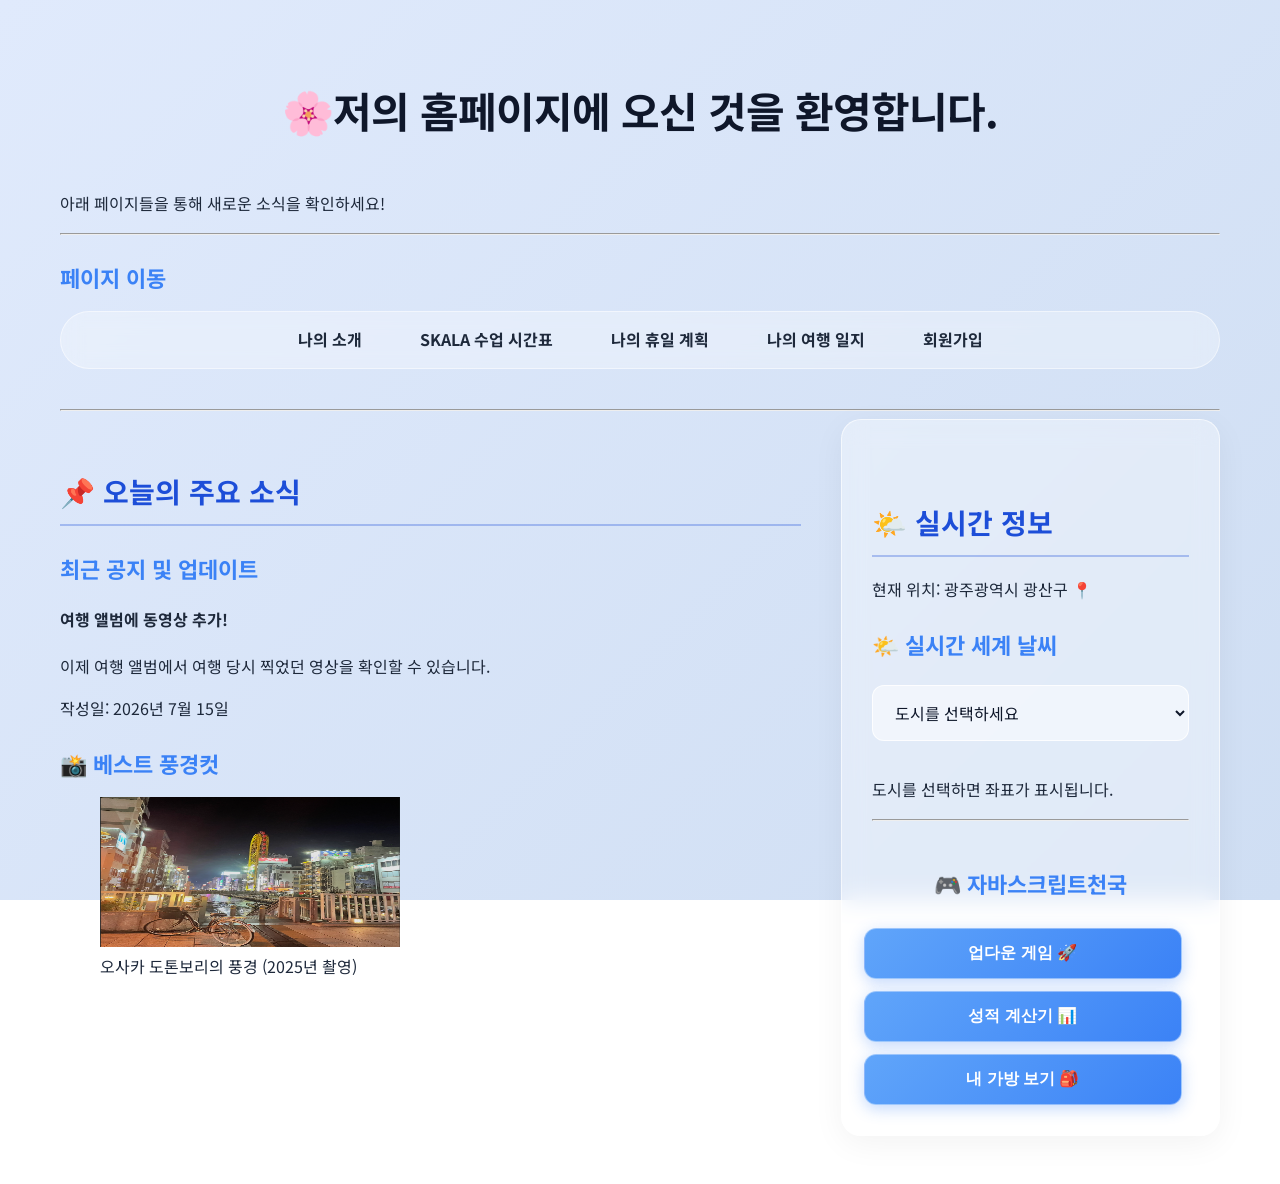
==== html/index.html @ 2dee495b "js 추가" ====
<!DOCTYPE html>
<html lang="ko">
<head>
    <meta charset="UTF-8">
    <meta name="viewport" content="width=device-width, initial-scale=1.0">
    <title>메인페이지</title>
    <link rel="stylesheet" href="../css/style.css">
</head>
<body>
    <div class="container">
        <header>
            <h1>🌸<strong>저의 홈페이지에 오신 것을 환영합니다.</strong></h1>
            <p>아래 페이지들을 통해 새로운 소식을 확인하세요!</p>
        </header>

        <hr>

        <nav>
            <h3>페이지 이동</h3>
            <ul>
                <li><a href="myProfile.html">나의 소개</a></li>
                <li><a href="myClass.html">SKALA 수업 시간표</a></li>
                <li><a href="myHoliday.html">나의 휴일 계획</a></li>
                <li><a href="myTrip.html">나의 여행 일지</a></li>
                <li><a href="signUp.html">회원가입</a></li>
            </ul>
        </nav>
        <hr>

        <div class="content-wrapper">
        <main>
            <h2>📌 오늘의 주요 소식</h2>

            <section>
                <h3>최근 공지 및 업데이트</h3>
                <article>
                    <h4>여행 앨범에 동영상 추가!</h4>
                    <p>이제 여행 앨범에서 여행 당시 찍었던 영상을 확인할 수 있습니다.</p>
                    <p>작성일: <time datetime="2026-07-15">2026년 7월 15일</time></p>
                </article>
            </section>

            <section>
                    <h3>📸 베스트 풍경컷</h3>
                    <figure>
                        <img src="../media/오사카.jpg" width="300" height="150" alt="오사카 풍경">
                        <figcaption>오사카 도톤보리의 풍경 (2025년 촬영)</figcaption>
                    </figure>
                </section>
            </main>

            <aside>
                <h2>🌤️ 실시간 정보</h2>
                <p>현재 위치: 광주광역시 광산구 📍</p>
                <section>
                    <h3>🌤️ 실시간 세계 날씨</h3>
                    <select id="city-select">
                        <option value="none">도시를 선택하세요</option>
                        <option value="37.56,126.97">대한민국 서울 🇰🇷</option>
                        <option value="35.67,139.65">일본 도쿄 🇯🇵</option>
                        <option value="48.85,2.35">프랑스 파리 🇫🇷</option>
                    </select>
                    <div id="weather-box">
                        <p>도시를 선택하면 좌표가 표시됩니다.</p>
                    </div>
                </section>
                <hr> 
                <section class="game-area">
                <h3>🎮 자바스크립트천국</h3>
                <button class="btn-submit" onclick="startGame()">업다운 게임 🚀</button>
                <button class="btn-submit" onclick="checkGrade()">성적 계산기 📊</button>
                <button class="btn-submit" onclick="showMyBag()">내 가방 보기 🎒</button>
                </section>
            </aside>
        </div>
        <script src="../script/upDown.js"></script>
        <script src="../script/grade.js"></script>
        <script src="../script/bag.js"></script>
</body>
</html>
---- css/style.css ----
/* ==========================================================================
   [미션 1] 구글 폰트 불러오기 (세련되고 깔끔한 Noto Sans KR로 변경)
   ========================================================================== */
@import url('https://fonts.googleapis.com/css2?family=Noto+Sans+KR:wght@300;400;700&display=swap');

/* 전체 페이지 글꼴 및 배경 기본 설정 */
body {
    font-family: 'Noto Sans KR', sans-serif; 
    line-height: 1.6;                /* 폰트가 바뀌었으니 줄간격도 세련되게 조정 */
    color: #1e293b;                  /* 너무 까맣지 않은 짙은 네이비/슬레이트 톤 */
    /* 글래스모피즘의 핵심: 유리가 비칠 수 있도록 화사한 블루 그라데이션 배경 적용 */
    background: linear-gradient(135deg, #e0eafc 0%, #cfdef3 100%);
    background-attachment: fixed;    /* 스크롤해도 배경은 고정되게 설정 */
    font-size: 16px;                 /* 폰트 크기를 표준화하여 세련미 강조 */
}

/* 메인 제목 스타일 (h1) */
h1 {
    color: #0f172a;                  
    font-size: 42px;
    font-weight: 700;
    text-align: center;
    padding-bottom: 20px;
    letter-spacing: -1px;            /* 자간을 살짝 좁혀서 모던한 느낌 부여 */
}

/* 부제목 h2: 유리판 위에 얹어진 깔끔한 텍스트 */
h2 {
    color: #1d4ed8;                  /* 청량한 블루 포인트 */
    font-size: 28px;
    font-weight: 700;
    padding: 10px 0;
    margin-top: 40px;
    margin-bottom: 20px;
    border-bottom: 2px solid rgba(29, 78, 216, 0.3); /* 반투명한 밑줄 */
}

/* 소제목 h3 */
h3 {
    color: #3b82f6;
    font-size: 22px;
    margin-top: 25px;
    margin-bottom: 15px;
    font-weight: 700;
}

/* 본문 텍스트 링크 스타일 */
a {
    color: #2563eb;
    text-decoration: none;
    transition: color 0.3s ease;
}

a:hover {
    color: #1e40af;
    text-decoration: underline;
    text-underline-offset: 4px;
}

/* ==========================================================================
   글래스모피즘 공통 클래스 (유리 패널 효과)
   ========================================================================== */
/* 이 속성들을 카드, 사이드바, 폼 등에 공통으로 적용합니다 */
.glass-panel {
    background: rgba(255, 255, 255, 0.4);      /* 반투명한 흰색 배경 */
    backdrop-filter: blur(12px);               /* 배경을 흐리게 (블러 효과) */
    -webkit-backdrop-filter: blur(12px);       /* 사파리 브라우저 지원 */
    border: 1px solid rgba(255, 255, 255, 0.6); /* 빛을 받는 듯한 얇고 밝은 테두리 */
    box-shadow: 0 8px 32px 0 rgba(31, 38, 135, 0.1); /* 은은하고 넓은 그림자 */
    border-radius: 16px;
}

/* ==========================================================================
   [미션 2] 실습과제 박스 모델의 이해
   ========================================================================== */
* {
    box-sizing: border-box;
}

.container {
    max-width: 1200px;
    margin: 0 auto;
    padding: 40px 20px;
}

/* 유리 앨범 카드 (.trip-card) */
.trip-card {
    background: rgba(255, 255, 255, 0.45);
    backdrop-filter: blur(10px);
    -webkit-backdrop-filter: blur(10px);
    border: 1px solid rgba(255, 255, 255, 0.7);
    box-shadow: 0 4px 20px rgba(0, 0, 0, 0.05);
    border-radius: 16px;
    padding: 25px;
    transition: transform 0.4s ease, box-shadow 0.4s ease;
}

.trip-card img {
    display: block;
    margin-bottom: 20px;
    max-width: 100%;
    height: auto;
    border-radius: 12px;
}

/* 호버 시 떠오르는 유리 카드 */
.trip-card:hover {
    transform: translateY(-10px);
    box-shadow: 0 15px 35px rgba(37, 99, 235, 0.15); /* 블루 톤이 섞인 그림자 */
    background: rgba(255, 255, 255, 0.6);            /* 호버 시 조금 더 불투명해지며 선명해짐 */
}

/* 시간표 테이블 정돈 */
table {
    width: 100%;
    border-collapse: separate;
    border-spacing: 0;
    margin-top: 20px;
    background: rgba(255, 255, 255, 0.4);
    backdrop-filter: blur(10px);
    border-radius: 16px;
    overflow: hidden;
    border: 1px solid rgba(255, 255, 255, 0.5);
}

th, td {
    padding: 15px;
    text-align: center;
    border-bottom: 1px solid rgba(255, 255, 255, 0.6);
}

th {
    background: rgba(255, 255, 255, 0.6);
    color: #1e3a8a;
    font-weight: 700;
}

/* ==========================================================================
   [미션 3] 가독성 높은 회원가입 폼
   ========================================================================== */
fieldset {
    background: rgba(255, 255, 255, 0.3);
    backdrop-filter: blur(12px);
    border: 1px solid rgba(255, 255, 255, 0.5);
    border-radius: 16px;
    padding: 30px;
    margin-bottom: 30px;
    box-shadow: 0 8px 32px rgba(0, 0, 0, 0.05);
}

legend {
    font-weight: 700;
    color: #1e40af;
    padding: 5px 20px;
    background: rgba(255, 255, 255, 0.7);
    border: 1px solid rgba(255, 255, 255, 0.8);
    border-radius: 20px;
    backdrop-filter: blur(5px);
}

/* 세련된 폼 입력창 */
input[type="text"],
input[type="password"],
input[type="email"],
input[type="date"],
select,
textarea {
    width: 100%;
    padding: 14px 18px;
    margin-top: 8px;
    margin-bottom: 20px;
    border: 1px solid rgba(255, 255, 255, 0.8);
    border-radius: 12px;
    background: rgba(255, 255, 255, 0.5); /* 반투명 입력창 */
    font-family: inherit;
    font-size: 1em;
    color: #0f172a;
    transition: all 0.3s ease;
}

/* 포커스 시 네온 블루 효과 */
input:focus, textarea:focus, select:focus {
    outline: none;
    background: rgba(255, 255, 255, 0.8);
    border-color: #3b82f6;
    box-shadow: 0 0 0 4px rgba(59, 130, 246, 0.2);
}

textarea {
    resize: vertical;
    min-height: 120px;
}

/* 글래스모피즘 버튼 스타일 */
.btn-submit,
.btn-reset {
    padding: 14px 32px;
    font-size: 1em;
    font-weight: 700;
    border: 1px solid rgba(255, 255, 255, 0.4);
    border-radius: 12px;
    cursor: pointer;
    margin-right: 15px;
    transition: all 0.3s ease;
    backdrop-filter: blur(5px);
}

.btn-submit {
    background: rgba(37, 99, 235, 0.8); /* 반투명한 메인 블루 */
    color: #ffffff;
    box-shadow: 0 4px 15px rgba(37, 99, 235, 0.3);
}

.btn-reset {
    background: rgba(255, 255, 255, 0.5);
    color: #475569;
}

.btn-submit:hover {
    background: rgba(29, 78, 216, 1);
    box-shadow: 0 6px 20px rgba(29, 78, 216, 0.4);
    transform: translateY(-2px);
}

.btn-reset:hover {
    background: rgba(255, 255, 255, 0.8);
    transform: translateY(-2px);
}

/* ==========================================================================
   [미션 4 & 5] Flex, Grid 및 미디어 쿼리
   ========================================================================== */
nav ul {
    display: flex;
    list-style: none;
    padding: 15px;
    gap: 10px;
    justify-content: center;
    background: rgba(255, 255, 255, 0.3);
    backdrop-filter: blur(10px);
    border-radius: 50px;             /* 네비게이션 바를 둥근 캡슐 형태로 */
    border: 1px solid rgba(255, 255, 255, 0.5);
    margin-bottom: 40px;
}

nav a {
    padding: 10px 24px;
    border-radius: 30px;
    transition: all 0.6s ease;
    background-color: transparent;
    font-weight: 700;
    color: #1e293b;
}

nav a:hover {
    background-color: #3b82f6;
    color: #ffffff;
    text-decoration: none;
    box-shadow: 0 4px 15px rgba(49, 108, 202, 0.4);
}

.trip-grid-container {
    display: grid;
    grid-template-columns: repeat(3, 1fr);
    gap: 30px;
}

.content-wrapper {
    display: flex;
    gap: 40px;
    align-items: flex-start;
}

main {
    flex: 7;
}

aside {
    flex: 3;
    background: rgba(255, 255, 255, 0.35);
    backdrop-filter: blur(12px);
    -webkit-backdrop-filter: blur(12px);
    padding: 30px;
    border-radius: 20px;
    border: 1px solid rgba(255, 255, 255, 0.6);
    box-shadow: 0 8px 32px rgba(0, 0, 0, 0.05);
}

@media (max-width: 768px) {
    nav ul {
        flex-direction: column;
        border-radius: 16px;
    }
    .content-wrapper {
        flex-direction: column;
        gap: 20px;
    }
    main, aside {
        width: 100%;
    }
    .trip-grid-container {
        grid-template-columns: 1fr;
    }
}

/* ==========================================================================
   [미션 6] 등장 애니메이션(Animations)
   ========================================================================== */
@keyframes fadeInUp {
    from {
        opacity: 0;
        transform: translateY(20px);
    }
    to {
        opacity: 1;
        transform: translateY(0);
    }
}

header h1 {
    animation: fadeInUp 2.0s cubic-bezier(0.2, 0.8, 0.2, 1) forwards;
}

/* ==========================================================================
   [No 미션] 사이드바 자바스크립트 영역 버튼 꾸미기
   ========================================================================== */
aside section:last-child {
    display: flex;
    flex-direction: column;
    align-items: center;
    gap: 12px;
    margin-top: 20px;
}

aside section:last-child button {
    width: 100%;
    padding: 14px;
    border: 1px solid rgba(255, 255, 255, 0.4);
    border-radius: 12px;
    font-size: 1em;
    font-weight: 700;
    color: #ffffff;
    background: linear-gradient(135deg, #60a5fa, #3b82f6); /* 세련된 그라데이션 버튼 */
    cursor: pointer;
    box-shadow: 0 4px 15px rgba(59, 130, 246, 0.3);
    transition: all 0.3s ease;
}

aside section:last-child button:hover {
    transform: translateY(-2px);
    box-shadow: 0 6px 20px rgba(59, 130, 246, 0.5);
    background: linear-gradient(135deg, #3b82f6, #2563eb);
}
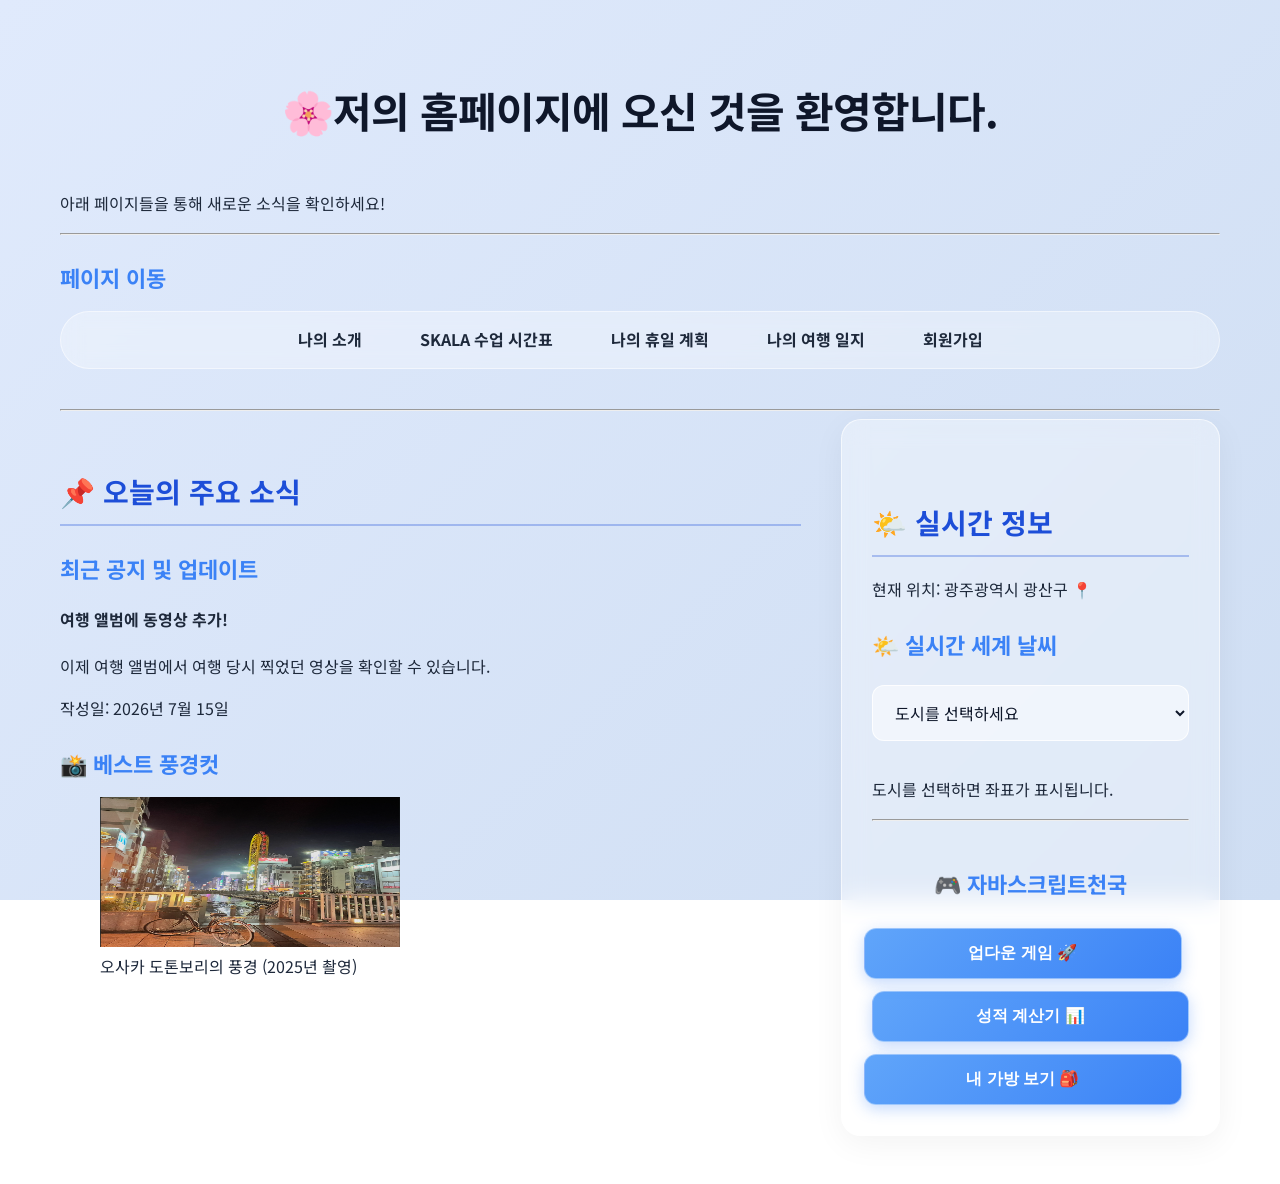
==== commit ea6d55dc: "js파일 추가" ====
--- a/html/index.html
+++ b/html/index.html
@@ -68,7 +68,7 @@
                 <section class="game-area">
                 <h3>🎮 자바스크립트천국</h3>
                 <button class="btn-submit" onclick="startGame()">업다운 게임 🚀</button>
-                <button class="btn-submit" onclick="checkGrade()">성적 계산기 📊</button>
+                <button class="btn-submitff" onclick="checkGrade()">성적 계산기 📊</button>
                 <button class="btn-submit" onclick="showMyBag()">내 가방 보기 🎒</button>
                 </section>
             </aside>
@@ -76,5 +76,6 @@
         <script src="../script/upDown.js"></script>
         <script src="../script/grade.js"></script>
         <script src="../script/bag.js"></script>
+        <script src="../script/weather.js"></script>
 </body>
 </html>
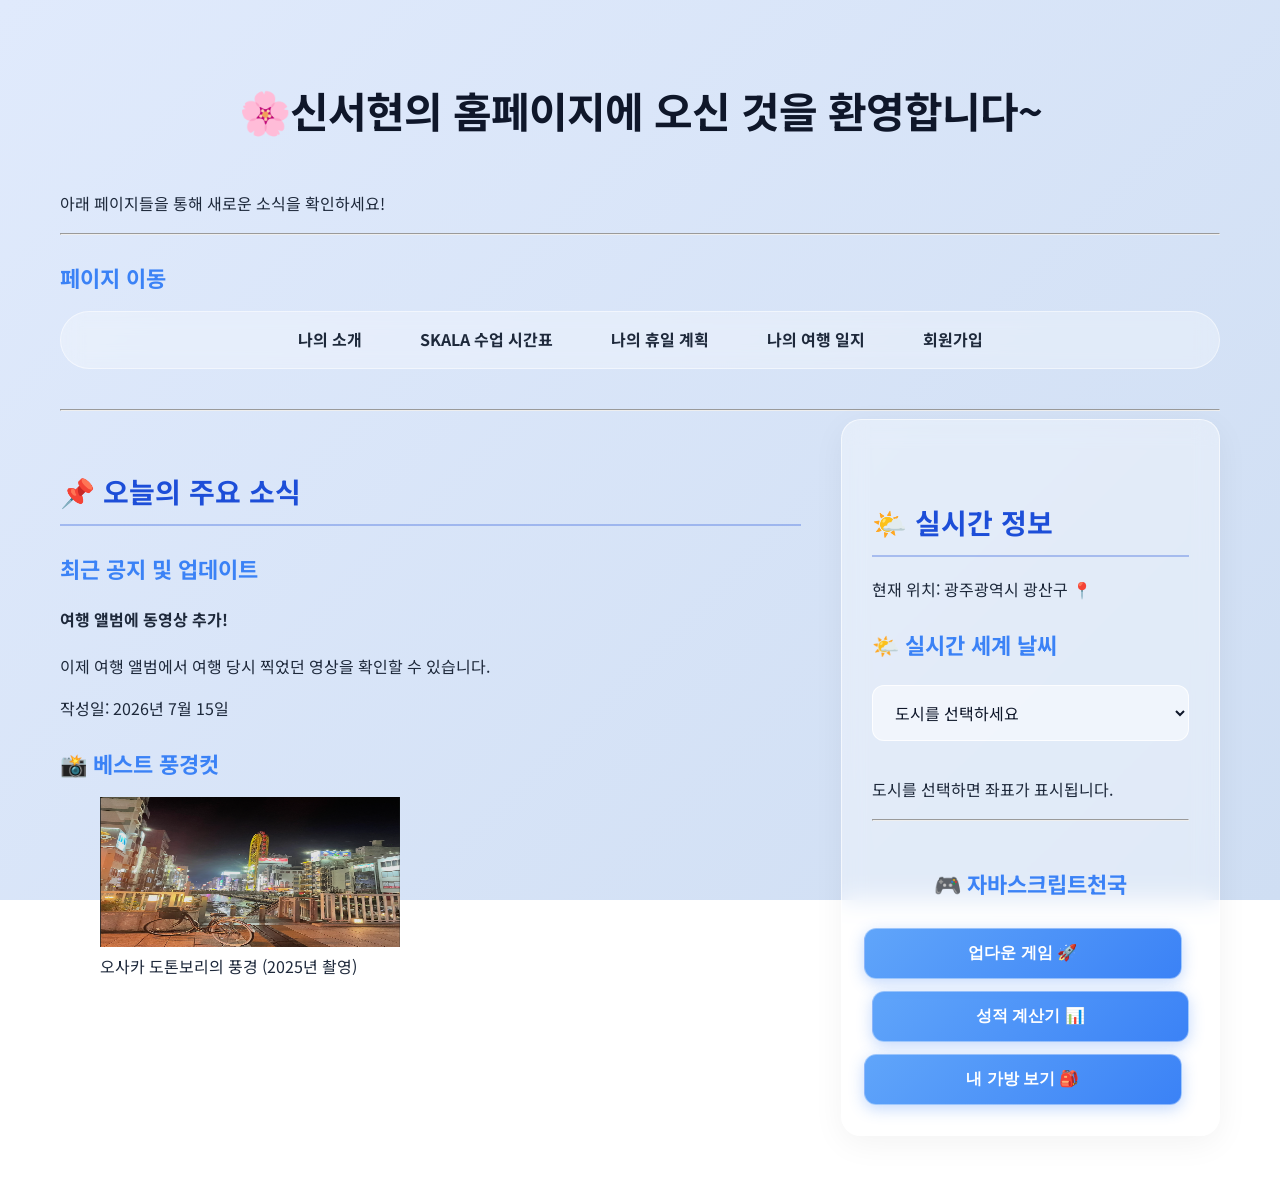
==== commit 891389ed: "띄어쓰기 수정" ====
--- a/html/index.html
+++ b/html/index.html
@@ -9,12 +9,10 @@
 <body>
     <div class="container">
         <header>
-            <h1>🌸<strong>저의 홈페이지에 오신 것을 환영합니다.</strong></h1>
+            <h1>🌸<strong>신서현의 홈페이지에 오신 것을 환영합니다~</strong></h1>
             <p>아래 페이지들을 통해 새로운 소식을 확인하세요!</p>
         </header>
-
         <hr>
-
         <nav>
             <h3>페이지 이동</h3>
             <ul>
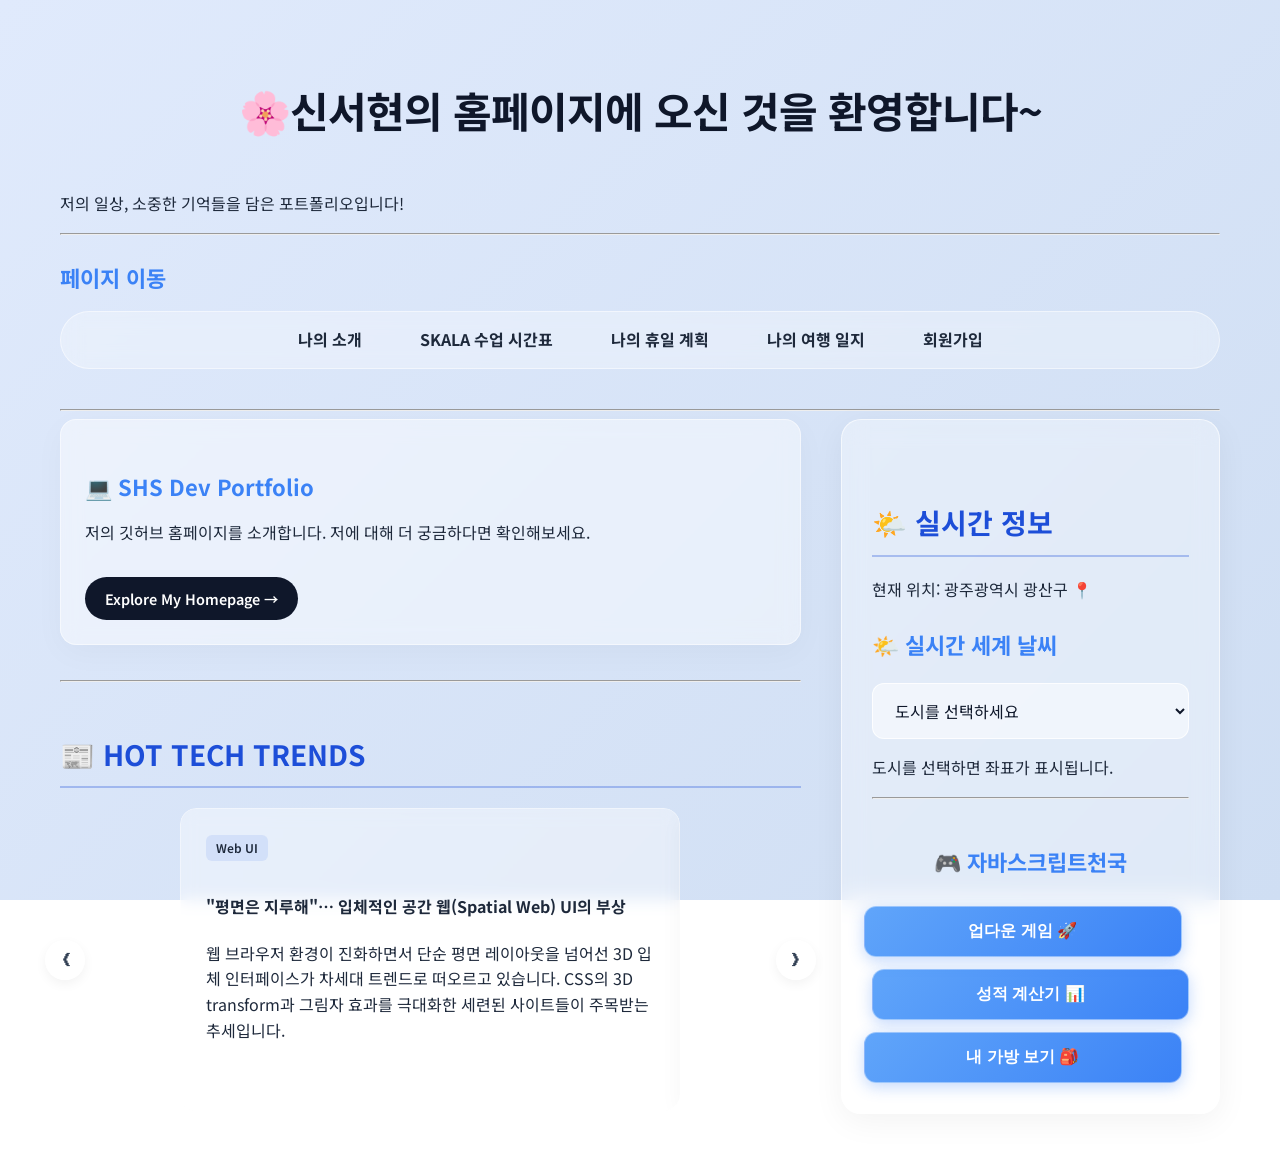
==== commit 99830771: "메인페이지 컨텐츠 수정" ====
--- a/html/index.html
+++ b/html/index.html
@@ -10,9 +10,10 @@
     <div class="container">
         <header>
             <h1>🌸<strong>신서현의 홈페이지에 오신 것을 환영합니다~</strong></h1>
-            <p>아래 페이지들을 통해 새로운 소식을 확인하세요!</p>
+            <p>저의 일상, 소중한 기억들을 담은 포트폴리오입니다!</p>
         </header>
         <hr>
+
         <nav>
             <h3>페이지 이동</h3>
             <ul>
@@ -27,23 +28,57 @@
 
         <div class="content-wrapper">
         <main>
-            <h2>📌 오늘의 주요 소식</h2>
+            <section class="main-github-banner">
+                <h3>💻 SHS Dev Portfolio</h3>
+                <p>저의 깃허브 홈페이지를 소개합니다. 저에 대해 더 궁금하다면 확인해보세요.</p>
+                <a href="https://imsh429.github.io/" target="_blank" class="github-link-btn">Explore My Homepage →</a>
+            </section>
+            <hr>
 
-            <section>
-                <h3>최근 공지 및 업데이트</h3>
-                <article>
-                    <h4>여행 앨범에 동영상 추가!</h4>
-                    <p>이제 여행 앨범에서 여행 당시 찍었던 영상을 확인할 수 있습니다.</p>
-                    <p>작성일: <time datetime="2026-07-15">2026년 7월 15일</time></p>
-                </article>
-            </section>
+            <!-- 2. 슬라이더 형태의 테크 뉴스 섹션 (관심사 구역은 삭제 완료!) -->
+                <section class="tech-news-slider-section">
+                    <h2>📰 HOT TECH TRENDS</h2>
+                    
+                    <!-- 슬라이더 전체를 감싸는 컨테이너 -->
+                    <div class="slider-container">
+                        
+                        <!-- 좌측 이동 버튼 -->
+                        <button class="slider-arrow-btn prev-btn" aria-label="이전 뉴스 보기">❮</button>
+                        
+                        <!-- 화면에 보일 창문 역할 (CSS로 overflow: hidden 설정할 구역) -->
+                        <div class="slider-view-window">
+                            
+                            <!-- 카드들이 가로로 길게 줄 서서 움직일 트랙 -->
+                            <div class="slider-track">
+                                
+                                <!-- 뉴스 카드 1 -->
+                                <article class="news-card">
+                                    <span class="news-tag">Web UI</span>
+                                    <h4>"평면은 지루해"… 입체적인 공간 웹(Spatial Web) UI의 부상</h4>
+                                    <p>웹 브라우저 환경이 진화하면서 단순 평면 레이아웃을 넘어선 3D 입체 인터페이스가 차세대 트렌드로 떠오르고 있습니다. CSS의 3D transform과 그림자 효과를 극대화한 세련된 사이트들이 주목받는 추세입니다.</p>
+                                </article>
 
-            <section>
-                    <h3>📸 베스트 풍경컷</h3>
-                    <figure>
-                        <img src="../media/오사카.jpg" width="300" height="150" alt="오사카 풍경">
-                        <figcaption>오사카 도톤보리의 풍경 (2025년 촬영)</figcaption>
-                    </figure>
+                                <!-- 뉴스 카드 2 -->
+                                <article class="news-card">
+                                    <span class="news-tag">AI & Dev</span>
+                                    <h4>코딩하는 AI 시대, 프론트엔드 개발자의 진짜 무기는 '디테일한 UX 설계'</h4>
+                                    <p>AI가 코드를 짜주는 시대가 되면서, 오히려 사용자가 웹사이트를 방문했을 때 감동을 느끼는 미세한 디자인 디테일과 부드러운 화면 전환을 설계하는 능력이 개발자의 가장 강력한 차별점으로 꼽히고 있습니다.</p>
+                                </article>
+
+                                <!-- 뉴스 카드 3 (슬라이드 맛을 살리기 위해 추가한 신규 뉴스) -->
+                                <article class="news-card">
+                                    <span class="news-tag">Design Trend</span>
+                                    <h4>"다크모드는 기본"… 시력을 보호하고 배터리를 아끼는 OLED 맞춤형 웹</h4>
+                                    <p>디스플레이 기술이 발전함에 따라 웹 디자인 역시 블랙을 다루는 방식이 정교해지고 있습니다. 완전한 리얼 블랙을 활용해 몰입감을 높이고 에너지를 절약하는 미니멀리즘 다크 UI가 메인 트렌드로 안착했습니다.</p>
+                                </article>
+                                
+                            </div>
+                        </div>
+                        
+                        <!-- 우측 이동 버튼 -->
+                        <button class="slider-arrow-btn next-btn" aria-label="다음 뉴스 보기">❯</button>
+                        
+                    </div>
                 </section>
             </main>
 
@@ -75,5 +110,6 @@
         <script src="../script/grade.js"></script>
         <script src="../script/bag.js"></script>
         <script src="../script/weather.js"></script>
+        <script src="../script/slider.js"></script>
 </body>
 </html>
--- a/css/style.css
+++ b/css/style.css
@@ -8,6 +8,7 @@
     font-family: 'Noto Sans KR', sans-serif; 
     line-height: 1.6;                /* 폰트가 바뀌었으니 줄간격도 세련되게 조정 */
     color: #1e293b;                  /* 너무 까맣지 않은 짙은 네이비/슬레이트 톤 */
+    scroll-behavior: smooth;
     /* 글래스모피즘의 핵심: 유리가 비칠 수 있도록 화사한 블루 그라데이션 배경 적용 */
     background: linear-gradient(135deg, #e0eafc 0%, #cfdef3 100%);
     background-attachment: fixed;    /* 스크롤해도 배경은 고정되게 설정 */
@@ -58,9 +59,8 @@
 }
 
 /* ==========================================================================
-   글래스모피즘 공통 클래스 (유리 패널 효과)
-   ========================================================================== */
-/* 이 속성들을 카드, 사이드바, 폼 등에 공통으로 적용합니다 */
+   glass morphism 공통 클래스 
+   ========================================================================== */
 .glass-panel {
     background: rgba(255, 255, 255, 0.4);      /* 반투명한 흰색 배경 */
     backdrop-filter: blur(12px);               /* 배경을 흐리게 (블러 효과) */
@@ -71,7 +71,7 @@
 }
 
 /* ==========================================================================
-   [미션 2] 실습과제 박스 모델의 이해
+   [미션 2] 실습과제 박스 모델의 이해 
    ========================================================================== */
 * {
     box-sizing: border-box;
@@ -83,8 +83,26 @@
     padding: 40px 20px;
 }
 
-/* 유리 앨범 카드 (.trip-card) */
+#photo-section{
+    text-align: center;
+}
+
+/* 평점 안내 문구를 깔끔한 캡슐 뱃지 형태로 변경 */
+.rating-info {
+    display: inline-block;
+    background: rgba(255, 255, 255, 0.5);
+    border: 1px solid rgba(255, 255, 255, 0.6);
+    padding: 8px 16px;
+    border-radius: 30px;
+    font-size: 0.9em;
+    color: #475569;
+    margin-bottom: 25px;
+    box-shadow: 0 2px 10px rgba(0, 0, 0, 0.02);
+}
+
+/* 앨범 카드 */
 .trip-card {
+    position: relative;
     background: rgba(255, 255, 255, 0.45);
     backdrop-filter: blur(10px);
     -webkit-backdrop-filter: blur(10px);
@@ -95,19 +113,91 @@
     transition: transform 0.4s ease, box-shadow 0.4s ease;
 }
 
+/* 이미지 비율 고정 및 깨짐 방지, 라운딩 효과 융합 */
 .trip-card img {
     display: block;
-    margin-bottom: 20px;
-    max-width: 100%;
-    height: auto;
+    width: 100%;
+    height: 200px;
+    object-fit: cover;            
     border-radius: 12px;
-}
-
-/* 호버 시 떠오르는 유리 카드 */
+    box-shadow: 0 4px 12px rgba(0, 0, 0, 0.08);
+    transition: transform 0.3s ease;
+}
+
 .trip-card:hover {
     transform: translateY(-10px);
-    box-shadow: 0 15px 35px rgba(37, 99, 235, 0.15); /* 블루 톤이 섞인 그림자 */
-    background: rgba(255, 255, 255, 0.6);            /* 호버 시 조금 더 불투명해지며 선명해짐 */
+    box-shadow: 0 15px 35px rgba(37, 99, 235, 0.15); 
+    background: rgba(255, 255, 255, 0.6);          
+}
+
+.trip-card:hover img {
+    transform: scale(1.02);
+}
+
+.trip-card h3 {
+    margin-top: 15px;
+    margin-bottom: 5px;
+    font-size: 1.15em;
+}
+
+.trip-card p {
+    margin: 0;
+    color: #64748b;
+    font-size: 0.95em;
+}
+
+.wish-checkbox {
+    display: none;
+}
+
+.wish-btn {
+    position: absolute;
+    top: 35px;                  
+    right: 35px;
+    z-index: 5;               
+    width: 40px;
+    height: 40px;
+    background: rgba(255, 255, 255, 0.6);
+    backdrop-filter: blur(5px);
+    -webkit-backdrop-filter: blur(5px);
+    border: 1px solid rgba(255, 255, 255, 0.6);
+    border-radius: 50%;
+    display: flex;
+    align-items: center;
+    justify-content: center;
+    cursor: pointer;
+    box-shadow: 0 4px 12px rgba(0, 0, 0, 0.1);
+    transition: all 0.2s ease;
+    font-size: 1.1em;
+}
+
+/* 마우스를 올렸을 때 살짝 커지는 효과 */
+.wish-btn:hover {
+    transform: scale(1.1);
+    background: rgba(255, 255, 255, 0.8);
+}
+
+/* 기본 상태: 빈 하트 */
+.wish-btn::before {
+    content: '🤍';
+}
+
+/* 💡 핵심: 체크박스가 체크되었을 때 빨간 하트로 변경 및 애니메이션 실행 */
+.wish-checkbox:checked + .wish-btn::before {
+    content: '❤️';
+}
+
+.wish-checkbox:checked + .wish-btn {
+    background: rgba(255, 255, 255, 0.95);
+    box-shadow: 0 4px 15px rgba(239, 68, 68, 0.2);
+    animation: heartBeat 0.3s ease-in-out;
+}
+
+/* 하트 클릭 시 애니메이션 효과 */
+@keyframes heartBeat {
+    0% { transform: scale(1); }
+    50% { transform: scale(1.3); }
+    100% { transform: scale(1.1); }
 }
 
 /* 시간표 테이블 정돈 */
@@ -136,7 +226,7 @@
 }
 
 /* ==========================================================================
-   [미션 3] 가독성 높은 회원가입 폼
+   [미션 3] 가독성 높은 회원가입 폼 (보완 완료)
    ========================================================================== */
 fieldset {
     background: rgba(255, 255, 255, 0.3);
@@ -158,32 +248,61 @@
     backdrop-filter: blur(5px);
 }
 
+fieldset p {
+    margin-bottom: 18px;
+}
+
+label {
+    font-weight: 700;
+    color: #334155;
+    display: inline-block;
+    margin-bottom: 4px;
+}
+
 /* 세련된 폼 입력창 */
 input[type="text"],
 input[type="password"],
 input[type="email"],
+input[type="tel"],
 input[type="date"],
 select,
 textarea {
     width: 100%;
     padding: 14px 18px;
-    margin-top: 8px;
-    margin-bottom: 20px;
+    margin-top: 6px;
     border: 1px solid rgba(255, 255, 255, 0.8);
     border-radius: 12px;
-    background: rgba(255, 255, 255, 0.5); /* 반투명 입력창 */
+    background: rgba(255, 255, 255, 0.5); 
     font-family: inherit;
     font-size: 1em;
     color: #0f172a;
     transition: all 0.3s ease;
 }
 
-/* 포커스 시 네온 블루 효과 */
-input:focus, textarea:focus, select:focus {
+input[type="text"]:focus,
+input[type="password"]:focus,
+input[type="email"]:focus,
+input[type="tel"]:focus,
+input[type="date"]:focus,
+select:focus,
+textarea:focus {
     outline: none;
     background: rgba(255, 255, 255, 0.8);
     border-color: #3b82f6;
     box-shadow: 0 0 0 4px rgba(59, 130, 246, 0.2);
+}
+
+input[type="file"] {
+    margin-top: 6px;
+    font-family: inherit;
+    color: #475569;
+}
+
+input[type="radio"],
+input[type="checkbox"] {
+    vertical-align: middle;
+    margin-right: 4px;
+    cursor: pointer;
 }
 
 textarea {
@@ -206,7 +325,7 @@
 }
 
 .btn-submit {
-    background: rgba(37, 99, 235, 0.8); /* 반투명한 메인 블루 */
+    background: rgba(37, 99, 235, 0.8); 
     color: #ffffff;
     box-shadow: 0 4px 15px rgba(37, 99, 235, 0.3);
 }
@@ -238,7 +357,7 @@
     justify-content: center;
     background: rgba(255, 255, 255, 0.3);
     backdrop-filter: blur(10px);
-    border-radius: 50px;             /* 네비게이션 바를 둥근 캡슐 형태로 */
+    border-radius: 50px;            
     border: 1px solid rgba(255, 255, 255, 0.5);
     margin-bottom: 40px;
 }
@@ -322,7 +441,7 @@
 }
 
 /* ==========================================================================
-   [No 미션] 사이드바 자바스크립트 영역 버튼 꾸미기
+   사이드바 자바스크립트 영역 버튼 꾸미기
    ========================================================================== */
 aside section:last-child {
     display: flex;
@@ -340,7 +459,7 @@
     font-size: 1em;
     font-weight: 700;
     color: #ffffff;
-    background: linear-gradient(135deg, #60a5fa, #3b82f6); /* 세련된 그라데이션 버튼 */
+    background: linear-gradient(135deg, #60a5fa, #3b82f6); 
     cursor: pointer;
     box-shadow: 0 4px 15px rgba(59, 130, 246, 0.3);
     transition: all 0.3s ease;
@@ -350,4 +469,239 @@
     transform: translateY(-2px);
     box-shadow: 0 6px 20px rgba(59, 130, 246, 0.5);
     background: linear-gradient(135deg, #3b82f6, #2563eb);
+}
+
+/* ==========================================================================
+   회원가입 결과 페이지 
+   ========================================================================== */
+.result-box {
+    background: rgba(255, 255, 255, 0.35);
+    backdrop-filter: blur(12px);
+    -webkit-backdrop-filter: blur(12px);
+    border: 1px solid rgba(255, 255, 255, 0.6);
+    border-radius: 16px;
+    padding: 30px;
+    margin-top: 25px;
+    box-shadow: 0 8px 32px rgba(0, 0, 0, 0.05);
+}
+
+.result-list {
+    list-style: none;
+    padding: 0;
+    margin: 20px 0;
+}
+
+.result-list li {
+    padding: 12px 15px;
+    border-bottom: 1px solid rgba(255, 255, 255, 0.4);
+}
+
+.result-list li:last-child {
+    border-bottom: none; 
+}
+
+/* ==========================================================================
+   여행 영상 섹션
+   ========================================================================== */
+.video-box {
+    background: rgba(255, 255, 255, 0.35);
+    backdrop-filter: blur(12px);
+    -webkit-backdrop-filter: blur(12px);
+    border: 1px solid rgba(255, 255, 255, 0.6);
+    border-radius: 16px;
+    padding: 30px;
+    margin-top: 40px;
+    box-shadow: 0 8px 32px rgba(0, 0, 0, 0.05);
+    text-align: center;          
+}
+
+.video-box h2 {
+    margin-top: 0;
+    margin-bottom: 20px;
+}
+
+.video-box video {
+    display: block;
+    margin: 0 auto;                
+    max-width: 100%;                
+    height: auto;
+    border-radius: 12px;           
+    box-shadow: 0 8px 24px rgba(0, 0, 0, 0.12);
+}
+
+/* 영상 하단 안내 자막 간격 조정 */
+.video-box p {
+    margin-top: 15px;
+    margin-bottom: 0;
+}
+
+/* ==========================================================================
+   상단 인트로 및 오디오 섹션
+   ========================================================================== */
+.intro-section {
+    text-align: center;         /* 내부의 모든 텍스트와 오디오를 가운데 정렬 */
+    margin-bottom: 40px;        /* 하단 구분선(hr)과의 여백 확보 */
+}
+
+/* 문단 아래의 작은 안내글(small)이 자연스럽게 줄바꿈되도록 설정 */
+.intro-section small {
+    display: block;
+    margin-top: 8px;
+    color: #64748b;
+}
+
+/* 오디오 구역 전체의 상단 여백 조절 */
+#audio-section {
+    margin-top: 30px;
+}
+
+/* 오디오 플레이어 자체 스타일 미세 조정 */
+#audio-section audio {
+    display: inline-block;
+    margin-top: 10px;
+    width: 450px;
+    max-width: 100%;
+    box-shadow: 0 4px 15px rgba(0, 0, 0, 0.05);
+    border-radius: 30px;       
+}
+
+
+/* ==========================================================================
+   메인페이지 깃허브 배너 & 테크 뉴스 슬라이더
+   ========================================================================== */
+
+/* 1. 깃허브 상단 배너 카드 */
+.main-github-banner {
+    background: rgba(255, 255, 255, 0.45);
+    backdrop-filter: blur(10px);
+    -webkit-backdrop-filter: blur(10px);
+    border: 1px solid rgba(255, 255, 255, 0.5);
+    padding: 24px;
+    border-radius: 16px;
+    margin-bottom: 35px;
+    box-shadow: 0 8px 32px rgba(0, 0, 0, 0.03);
+}
+
+.banner-badge {
+    display: inline-block;
+    background: #2563eb;        
+    color: #ffffff;
+    font-size: 0.75rem;
+    font-weight: 700;
+    padding: 4px 12px;
+    border-radius: 20px;
+    margin-bottom: 12px;
+    letter-spacing: 0.05em;
+}
+
+.github-link-btn {
+    display: inline-block;
+    margin-top: 15px;
+    background: #0f172a;       
+    color: #ffffff;
+    padding: 10px 20px;
+    border-radius: 30px;
+    text-decoration: none;
+    font-size: 0.9rem;
+    font-weight: 600;
+    transition: all 0.3s ease;
+}
+
+.github-link-btn:hover {
+    background: #1e293b;
+    transform: translateY(-2px);
+    box-shadow: 0 4px 12px rgba(15, 23, 42, 0.15);
+}
+
+
+/* 2. 테크 뉴스 슬라이더 구역 */
+.tech-news-slider-section {
+    margin-top: 40px;
+}
+
+/* 슬라이더 전체를 감싸서 버튼들을 배치할 기준점 생성 */
+.slider-container {
+    position: relative;
+    display: flex;
+    align-items: center;
+    justify-content: center;
+    width: 100%;
+    padding: 0 10px;
+    box-sizing: border-box;
+}
+
+/* 넘치는 카드들을 숨겨줌 */
+.slider-view-window {
+    overflow: hidden;
+    width: 100%;
+    max-width: 500px;            
+    border-radius: 16px;
+}
+
+
+.slider-track {
+    display: flex;
+    width: 100%;
+    transition: transform 0.4s cubic-bezier(0.25, 1, 0.5, 1); 
+}
+
+/* 개별 뉴스 카드 */
+.news-card {
+    flex: 0 0 100%;             
+    box-sizing: border-box;
+    background: rgba(255, 255, 255, 0.4);
+    backdrop-filter: blur(8px);
+    -webkit-backdrop-filter: blur(8px);
+    border: 1px solid rgba(255, 255, 255, 0.4);
+    padding: 25px;
+    border-radius: 16px;
+    box-shadow: 0 8px 24px rgba(0, 0, 0, 0.04);
+}
+
+.news-tag {
+    display: inline-block;
+    background: rgba(37, 99, 235, 0.1);
+    font-size: 0.75rem;
+    font-weight: 600;
+    padding: 3px 10px;
+    border-radius: 6px;
+    margin-bottom: 12px;
+}
+
+
+/* 3. 좌우 이동 화살표 버튼 */
+.slider-arrow-btn {
+    background: rgba(255, 255, 255, 0.7);
+    border: 1px solid rgba(255, 255, 255, 0.6);
+    color: #334155;
+    font-size: 1.1rem;
+    width: 40px;
+    height: 40px;
+    border-radius: 50%;
+    cursor: pointer;
+    display: flex;
+    align-items: center;
+    justify-content: center;
+    position: absolute;        
+    top: 50%;
+    transform: translateY(-50%);
+    z-index: 10;
+    transition: all 0.2s ease;
+    box-shadow: 0 4px 12px rgba(0, 0, 0, 0.05);
+}
+
+.slider-arrow-btn:hover {
+    background: #ffffff;
+    color: #0f172a;
+    transform: translateY(-50%) scale(1.1); 
+}
+
+/* 이전 버튼은 카드 왼쪽 경계선에 걸치게 배치 */
+.prev-btn {
+    left: -15px;
+}
+
+/* 다음 버튼은 카드 오른쪽 경계선에 걸치게 배치 */
+.next-btn {
+    right: -15px;
 }
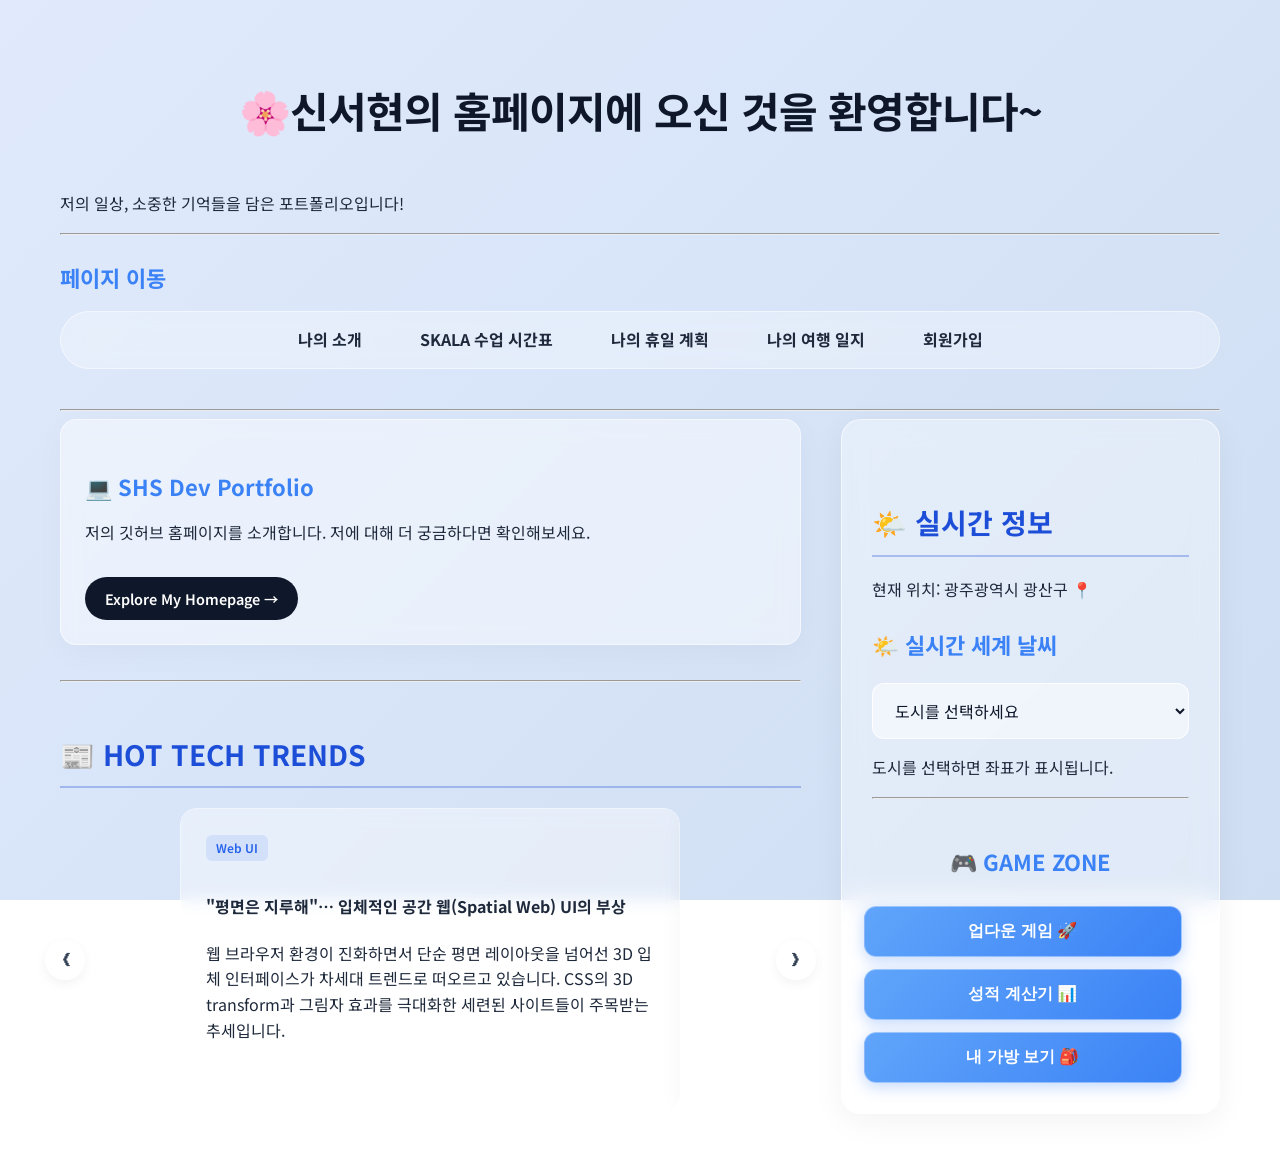
==== commit ace77ada: "반응형 수정" ====
--- a/html/index.html
+++ b/html/index.html
@@ -99,9 +99,9 @@
                 </section>
                 <hr> 
                 <section class="game-area">
-                <h3>🎮 자바스크립트천국</h3>
+                <h3>🎮 GAME ZONE</h3>
                 <button class="btn-submit" onclick="startGame()">업다운 게임 🚀</button>
-                <button class="btn-submitff" onclick="checkGrade()">성적 계산기 📊</button>
+                <button class="btn-submit" onclick="checkGrade()">성적 계산기 📊</button>
                 <button class="btn-submit" onclick="showMyBag()">내 가방 보기 🎒</button>
                 </section>
             </aside>
--- a/css/style.css
+++ b/css/style.css
@@ -1,18 +1,17 @@
 /* ==========================================================================
-   [미션 1] 구글 폰트 불러오기 (세련되고 깔끔한 Noto Sans KR로 변경)
+   [미션 1] 구글 폰트 불러오기 
    ========================================================================== */
 @import url('https://fonts.googleapis.com/css2?family=Noto+Sans+KR:wght@300;400;700&display=swap');
 
 /* 전체 페이지 글꼴 및 배경 기본 설정 */
 body {
     font-family: 'Noto Sans KR', sans-serif; 
-    line-height: 1.6;                /* 폰트가 바뀌었으니 줄간격도 세련되게 조정 */
-    color: #1e293b;                  /* 너무 까맣지 않은 짙은 네이비/슬레이트 톤 */
+    line-height: 1.6;               
+    color: #1e293b;                  
     scroll-behavior: smooth;
-    /* 글래스모피즘의 핵심: 유리가 비칠 수 있도록 화사한 블루 그라데이션 배경 적용 */
     background: linear-gradient(135deg, #e0eafc 0%, #cfdef3 100%);
-    background-attachment: fixed;    /* 스크롤해도 배경은 고정되게 설정 */
-    font-size: 16px;                 /* 폰트 크기를 표준화하여 세련미 강조 */
+    background-attachment: fixed;    
+    font-size: 16px;                 
 }
 
 /* 메인 제목 스타일 (h1) */
@@ -22,12 +21,12 @@
     font-weight: 700;
     text-align: center;
     padding-bottom: 20px;
-    letter-spacing: -1px;            /* 자간을 살짝 좁혀서 모던한 느낌 부여 */
-}
-
-/* 부제목 h2: 유리판 위에 얹어진 깔끔한 텍스트 */
+    letter-spacing: -1px;           
+}
+
+/* 부제목 (h2) */
 h2 {
-    color: #1d4ed8;                  /* 청량한 블루 포인트 */
+    color: #1d4ed8;                  
     font-size: 28px;
     font-weight: 700;
     padding: 10px 0;
@@ -62,11 +61,11 @@
    glass morphism 공통 클래스 
    ========================================================================== */
 .glass-panel {
-    background: rgba(255, 255, 255, 0.4);      /* 반투명한 흰색 배경 */
-    backdrop-filter: blur(12px);               /* 배경을 흐리게 (블러 효과) */
-    -webkit-backdrop-filter: blur(12px);       /* 사파리 브라우저 지원 */
-    border: 1px solid rgba(255, 255, 255, 0.6); /* 빛을 받는 듯한 얇고 밝은 테두리 */
-    box-shadow: 0 8px 32px 0 rgba(31, 38, 135, 0.1); /* 은은하고 넓은 그림자 */
+    background: rgba(255, 255, 255, 0.4);      
+    backdrop-filter: blur(12px);              
+    -webkit-backdrop-filter: blur(12px);      
+    border: 1px solid rgba(255, 255, 255, 0.6);
+    box-shadow: 0 8px 32px 0 rgba(31, 38, 135, 0.1); 
     border-radius: 16px;
 }
 
@@ -87,7 +86,7 @@
     text-align: center;
 }
 
-/* 평점 안내 문구를 깔끔한 캡슐 뱃지 형태로 변경 */
+/* 평점 섹션 */
 .rating-info {
     display: inline-block;
     background: rgba(255, 255, 255, 0.5);
@@ -226,7 +225,7 @@
 }
 
 /* ==========================================================================
-   [미션 3] 가독성 높은 회원가입 폼 (보완 완료)
+   [미션 3] 가독성 높은 회원가입 폼
    ========================================================================== */
 fieldset {
     background: rgba(255, 255, 255, 0.3);
@@ -259,7 +258,7 @@
     margin-bottom: 4px;
 }
 
-/* 세련된 폼 입력창 */
+/* 폼 입력창 */
 input[type="text"],
 input[type="password"],
 input[type="email"],
@@ -405,20 +404,87 @@
     box-shadow: 0 8px 32px rgba(0, 0, 0, 0.05);
 }
 
+/* ==========================================================================
+   [미션 4 & 5] Flex, Grid 및 미디어 쿼리 (모바일 반응형 완벽 보완)
+   ========================================================================== */
 @media (max-width: 768px) {
+    .container {
+        padding: 20px 15px;
+    }
+
+    h1 {
+        font-size: 28px;      
+        padding-bottom: 10px;
+    }
+    
+    h2 {
+        font-size: 20px;      
+        margin-top: 25px;
+        margin-bottom: 15px;
+    }
+    
+    h3 {
+        font-size: 18px;      
+        margin-top: 15px;
+    }
+
     nav ul {
         flex-direction: column;
         border-radius: 16px;
-    }
+        padding: 10px;
+    }
+    
+    nav a {
+        display: block;
+        text-align: center;
+        padding: 8px 0;
+    }
+
     .content-wrapper {
         flex-direction: column;
-        gap: 20px;
-    }
+        gap: 25px;
+    }
+    
     main, aside {
         width: 100%;
     }
+
     .trip-grid-container {
         grid-template-columns: 1fr;
+        gap: 20px;
+    }
+
+    .slider-view-window {
+        max-width: 100%;      
+    }
+    
+    .news-card {
+        padding: 18px;         
+    }
+
+    /* 시간표 반응형 적용 */
+    th, td {
+        padding: 8px 4px ; 
+        font-size: 12px ;   
+    }
+
+    td b {
+        font-size: 12px ;
+        line-height: 1.3;
+    }
+
+    details {
+        padding: 4px 6px ;
+        margin-top: 4px ;
+        font-size: 11px ;
+    }
+
+    td[colspan="5"] a {
+        font-size: 12px ;
+    }
+
+    table {
+        min-width: 100% ; 
     }
 }
 
@@ -661,6 +727,7 @@
 .news-tag {
     display: inline-block;
     background: rgba(37, 99, 235, 0.1);
+    color: #2563eb;
     font-size: 0.75rem;
     font-weight: 600;
     padding: 3px 10px;
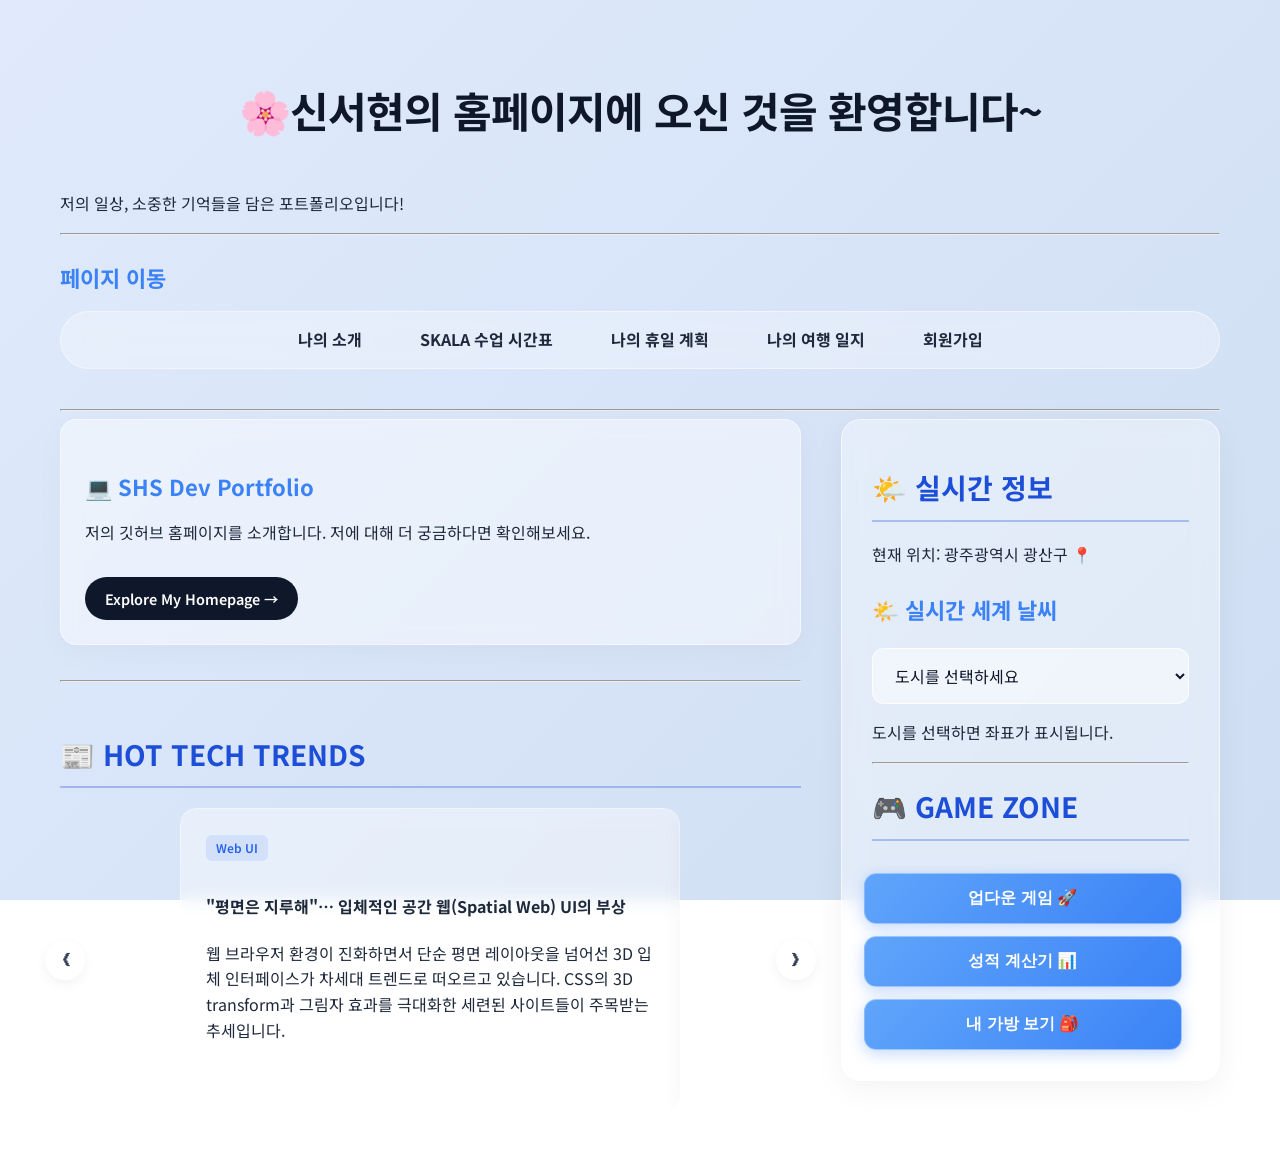
==== commit b269eac4: "aside css 수정" ====
--- a/html/index.html
+++ b/html/index.html
@@ -99,10 +99,10 @@
                 </section>
                 <hr> 
                 <section class="game-area">
-                <h3>🎮 GAME ZONE</h3>
-                <button class="btn-submit" onclick="startGame()">업다운 게임 🚀</button>
-                <button class="btn-submit" onclick="checkGrade()">성적 계산기 📊</button>
-                <button class="btn-submit" onclick="showMyBag()">내 가방 보기 🎒</button>
+                    <h2>🎮 GAME ZONE</h2>
+                    <button class="btn-submit" onclick="startGame()">업다운 게임 🚀</button>
+                    <button class="btn-submit" onclick="checkGrade()">성적 계산기 📊</button>
+                    <button class="btn-submit" onclick="showMyBag()">내 가방 보기 🎒</button>
                 </section>
             </aside>
         </div>
--- a/css/style.css
+++ b/css/style.css
@@ -509,12 +509,21 @@
 /* ==========================================================================
    사이드바 자바스크립트 영역 버튼 꾸미기
    ========================================================================== */
+aside > h2:first-child {
+    margin-top : 5px;
+}
+
 aside section:last-child {
     display: flex;
     flex-direction: column;
     align-items: center;
     gap: 12px;
-    margin-top: 20px;
+    margin-top: 10px;
+}
+
+aside section:last-child h2 {
+    width: 100%;     
+    margin-top: 0;   
 }
 
 aside section:last-child button {
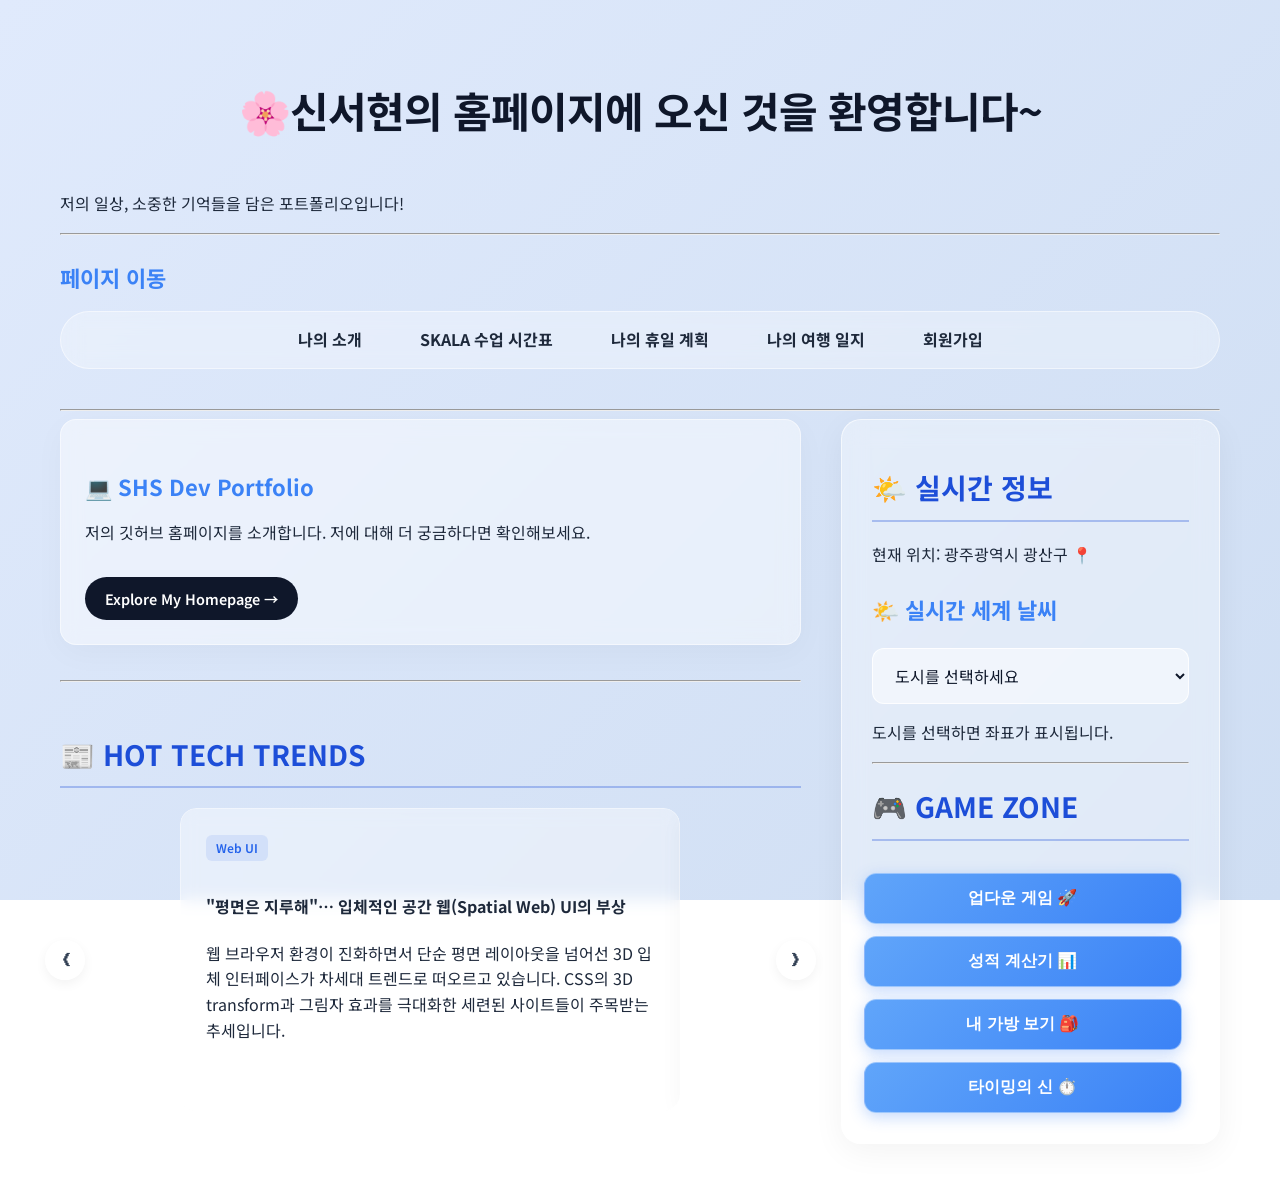
==== commit 8efa6183: "count 게임 추가" ====
--- a/html/index.html
+++ b/html/index.html
@@ -103,6 +103,7 @@
                     <button class="btn-submit" onclick="startGame()">업다운 게임 🚀</button>
                     <button class="btn-submit" onclick="checkGrade()">성적 계산기 📊</button>
                     <button class="btn-submit" onclick="showMyBag()">내 가방 보기 🎒</button>
+                    <button class="btn-submit" onclick="countGame()">타이밍의 신 ⏱️</button>
                 </section>
             </aside>
         </div>
@@ -111,5 +112,6 @@
         <script src="../script/bag.js"></script>
         <script src="../script/weather.js"></script>
         <script src="../script/slider.js"></script>
+        <script src="../script/countGame.js"></script>
 </body>
 </html>
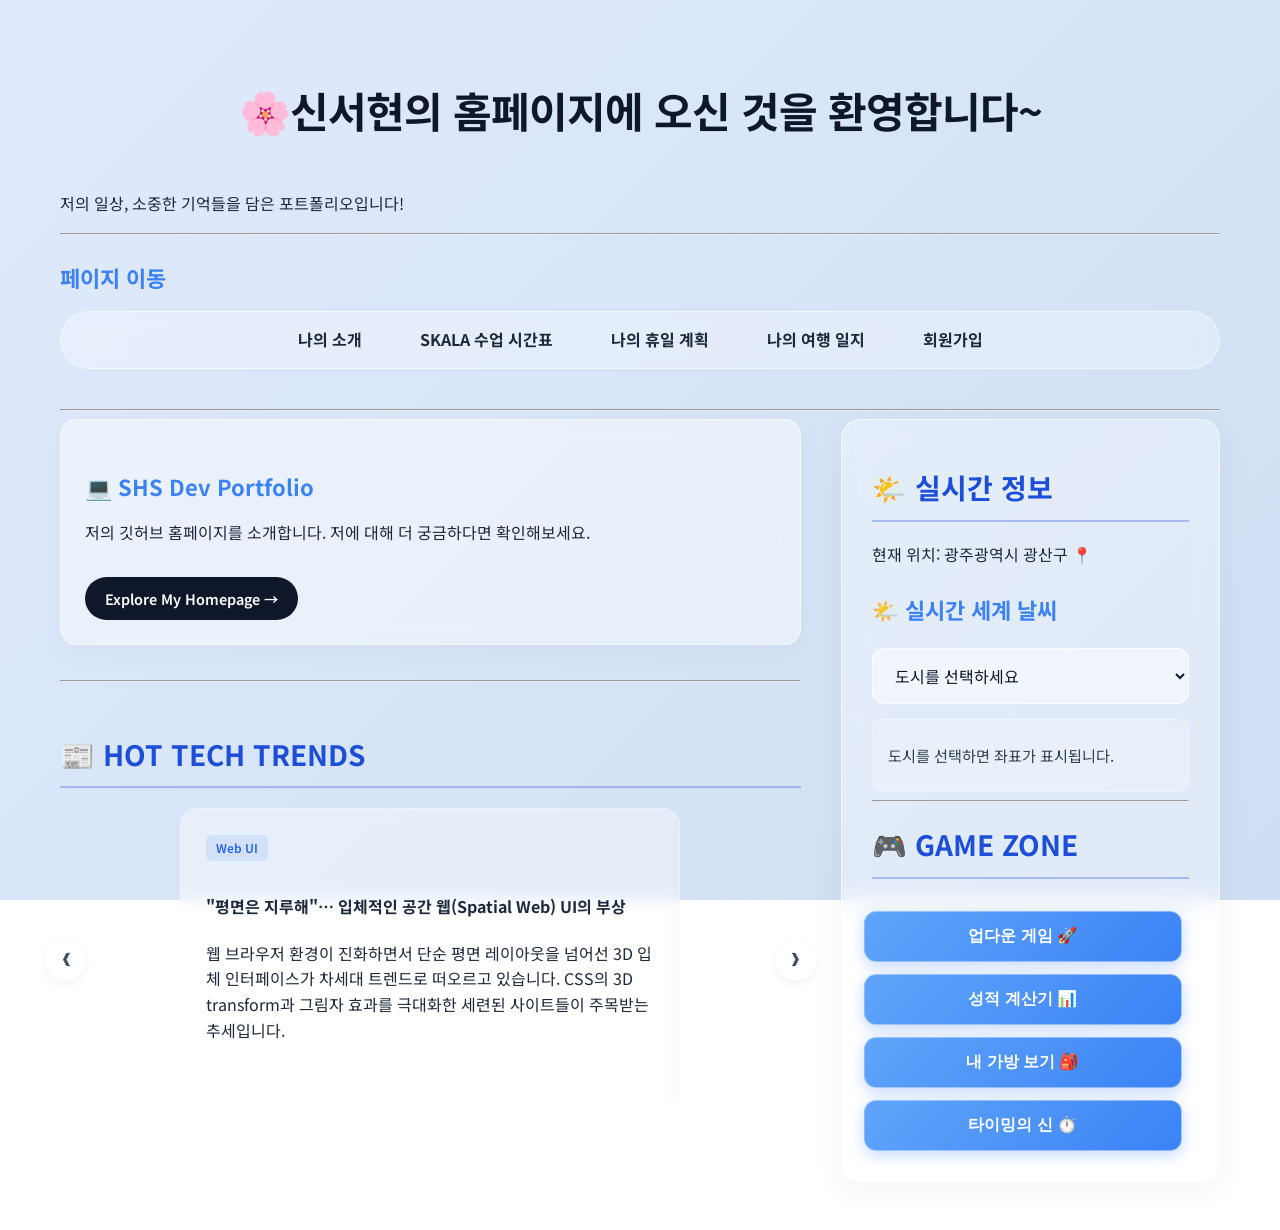
==== commit dbd198d4: "weather.js 분리" ====
--- a/html/index.html
+++ b/html/index.html
@@ -110,8 +110,9 @@
         <script src="../script/upDown.js"></script>
         <script src="../script/grade.js"></script>
         <script src="../script/bag.js"></script>
-        <script src="../script/weather.js"></script>
+        <!-- <script src="../script/weather.js"></script> -->
         <script src="../script/slider.js"></script>
         <script src="../script/countGame.js"></script>
+        <script type="module" src="../script/realtimeInfo.js"></script>
 </body>
 </html>
--- a/css/style.css
+++ b/css/style.css
@@ -486,6 +486,32 @@
     table {
         min-width: 100% ; 
     }
+
+    /* 날씨 반응형 적용 */
+    #city-select {
+        padding: 12px 16px;   
+        font-size: 0.95rem;
+    }
+
+    #weather-box {
+        padding: 12px;        
+        margin-top: 12px;
+    }
+
+    #weather-box h4 {
+        font-size: 0.95rem;   
+        margin-bottom: 8px;
+    }
+
+    #weather-box p {
+        font-size: 0.85rem;   
+        margin: 6px 0;
+    }
+
+    #weather-box p b {
+        font-size: 0.85rem;    
+        padding: 1px 6px;
+    }
 }
 
 /* ==========================================================================
@@ -780,4 +806,49 @@
 /* 다음 버튼은 카드 오른쪽 경계선에 걸치게 배치 */
 .next-btn {
     right: -15px;
+}
+
+/* ==========================================================================
+   날씨 박스 css
+   ========================================================================== */
+
+#weather-box {
+    margin-top: 15px;
+    padding: 15px;
+    background: rgba(255, 255, 255, 0.25); /* 살짝 더 투명한 흰색 배경 */
+    border-radius: 12px;
+    border: 1px solid rgba(255, 255, 255, 0.4);
+    box-shadow: inset 0 2px 4px rgba(0, 0, 0, 0.02); /* 은은한 안쪽 음영 */
+    transition: all 0.3s ease;
+}
+
+#weather-box h4, 
+#weather-box p {
+    animation: fadeInUp 0.5s cubic-bezier(0.25, 1, 0.5, 1) forwards;
+}
+
+#weather-box h4 {
+    margin-top: 0;
+    margin-bottom: 12px;
+    color: #1d4ed8; 
+    font-size: 1.05rem;
+    font-weight: 700;
+}
+
+#weather-box p {
+    margin: 8px 0;
+    font-size: 0.95rem;
+    color: #334155;
+    display: flex;
+    justify-content: space-between; /* 💡 항목명과 수치를 양끝으로 쫙 찢어줍니다. */
+    align-items: center;
+}
+
+#weather-box p b {
+    color: #0f172a;
+    font-weight: 700;
+    background: rgba(255, 255, 255, 0.6);
+    padding: 2px 8px;
+    border-radius: 6px;
+    font-size: 0.9rem;
 }
